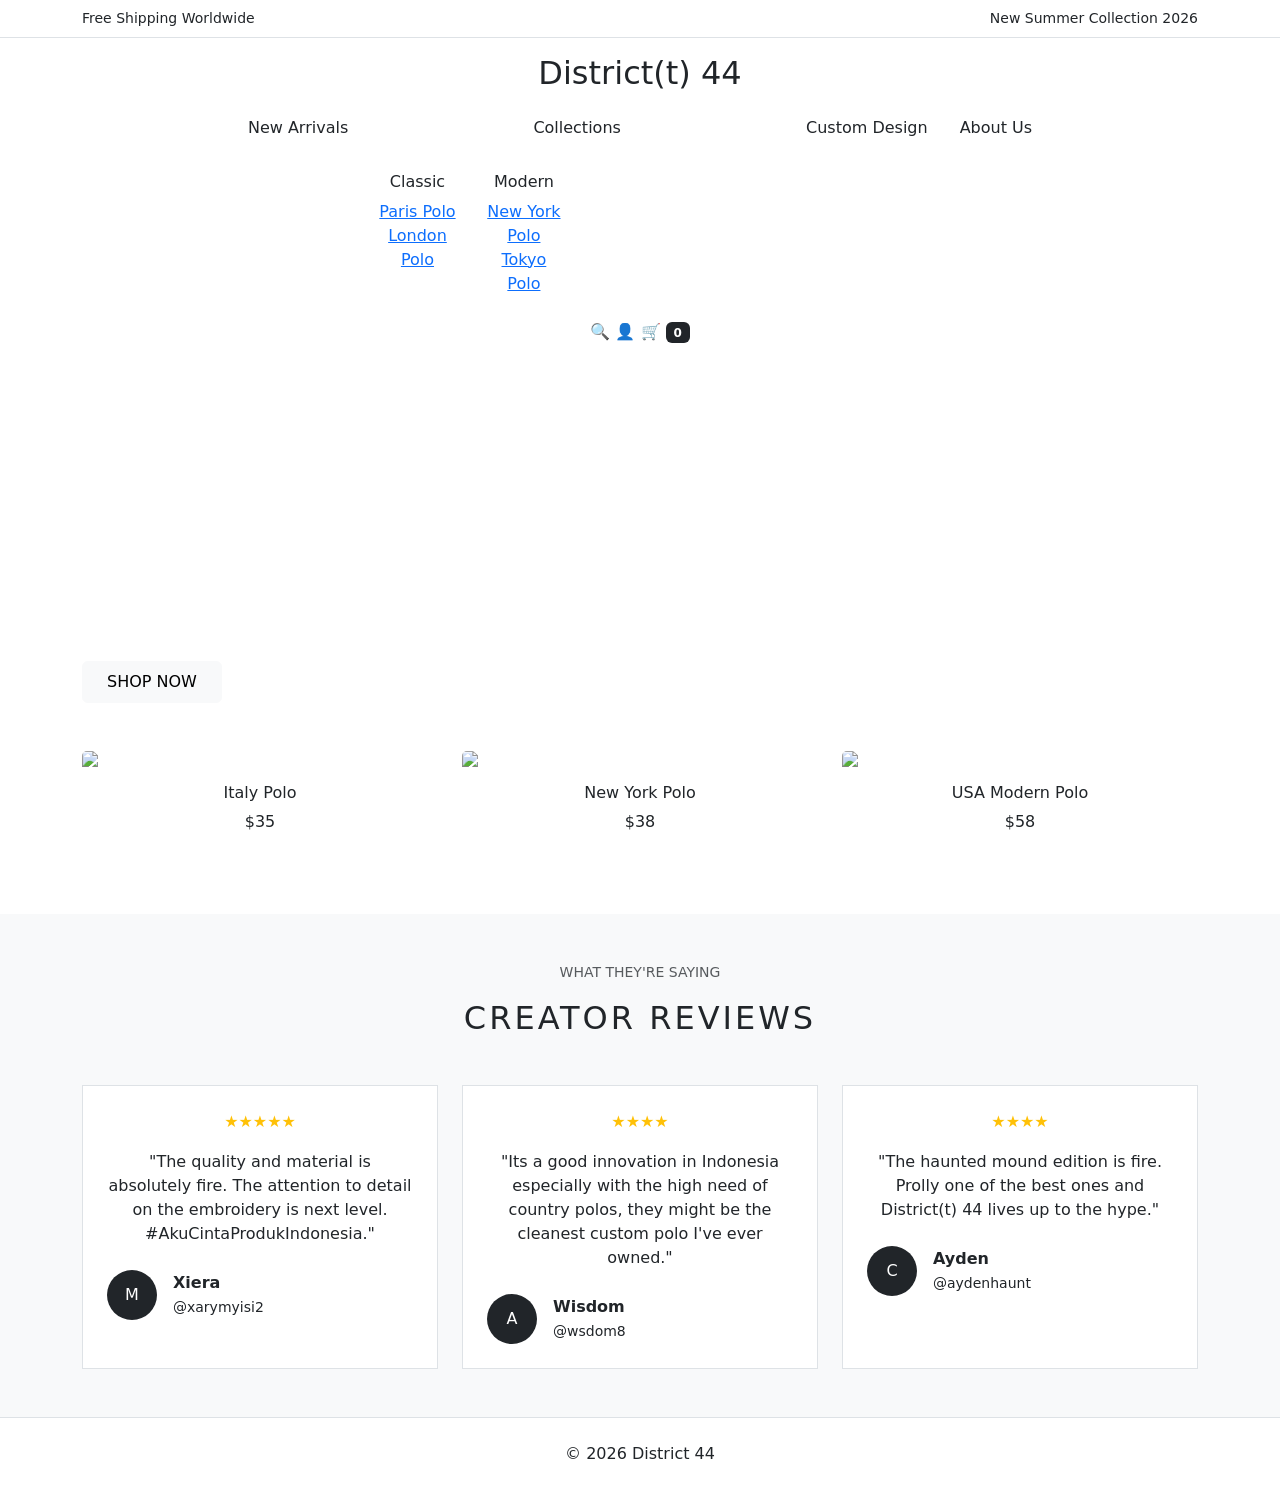
==== index.html @ 6260ee0a "Add files via upload" ====
<!DOCTYPE html>
<html lang="en">
<head>
  <meta charset="UTF-8">
  <title>District 44</title>
  <meta name="viewport" content="width=device-width, initial-scale=1">

  <!-- Bootstrap -->
  <link href="https://cdn.jsdelivr.net/npm/bootstrap@5.3.3/dist/css/bootstrap.min.css" rel="stylesheet">

  <!-- Custom CSS -->
  <link rel="stylesheet" href="css/style.css">
</head>
<body>

<!-- NAVBAR -->
<!-- TOP BAR -->
<div class="top-bar py-2 border-bottom small">
  <div class="container d-flex justify-content-between">
    <span>Free Shipping Worldwide</span>
    <span>New Summer Collection 2026</span>
  </div>
</div>

<!-- MAIN NAVBAR -->
<nav class="bg-white text-center py-3 position-relative">
  <div class="container">

    <!-- LOGO -->
    <h2 class="fw-light m-0">District(t) 44</h2>

    <!-- MENU -->
    <ul class="nav justify-content-center mt-3">
      <li class="nav-item">
        <a class="nav-link text-dark" href="new-arrivals.html">New Arrivals</a>
      </li>

      <li class="nav-item">
        <a class="nav-link text-dark" href="collections.html">Collections</a>
         <div class="dropdown-menu-custom">
    <div class="container py-4">
      <div class="row">

        <div class="col-md-3">
          <h6>Classic</h6>
          <a href="#">Paris Polo</a>
          <a href="#">London Polo</a>
        </div>

        <div class="col-md-3">
          <h6>Modern</h6>
          <a href="#">New York Polo</a>
          <a href="#">Tokyo Polo</a>
        </div>
      </li>

      <li class="nav-item">
        <a class="nav-link text-dark" href="custom.html">Custom Design</a>
      </li>

      <li class="nav-item">
        <a class="nav-link text-dark" href="about.html">About Us</a>
      </li>
    </ul>

    <!-- ICONS -->
    <div class="nav-icons">
  <span id="searchIcon">🔍</span>
  <a href="login.html" class="text-decoration-none">👤</a>

  <a href="cart.html" class="position-relative text-decoration-none">
    🛒
    <span id="cartCount" class="badge bg-dark">0</span>
  </a>
</div>

  </div>
</nav>

<!-- SEARCH BAR (HIDDEN) -->
<div id="searchBar" class="bg-white border-top p-3 d-none">
  <div class="container">
    <input type="text" id="searchInput" class="form-control" placeholder="Search products...">
  </div>
</div>

<!-- HERO -->
<section class="hero text-white d-flex align-items-center">
  <div class="container">
    <p class="small text-uppercase">Custom Polo Collection</p>
    <h1 class="display-1 fw-light">DISTRICT(t)<br>44</h1>
    <p class="col-md-5">
      Curated custom Ralph Lauren polo shirts — reimagined with country-inspired designs.
    </p>
    <button class="btn btn-light px-4 py-2">SHOP NOW</button>
  </div>
</section>

<!-- PRODUCTS -->
<section class="py-5">
  <div class="container">
    <div class="row g-4">

      <!-- Product -->
      <div class="col-md-4">
        <div class="card border-0">
          <img src="assets/polo-ralph-lauren-rugby-royal-italy-big-pony-custom-country-polo-product-1-4810836-724041602.webp" class="card-img-top">
          <div class="card-body text-center">
            <h6>Italy Polo</h6>
            <p>$35</p>
          </div>
        </div>
      </div>

      <div class="col-md-4">
        <div class="card border-0">
          <img src="assets/cfb9ee57dc6c4c0d8ab6262a3bacf66c.webp" class="card-img-top">
          <div class="card-body text-center">
            <h6>New York Polo</h6>
            <p>$38</p>
          </div>
        </div>
      </div>

      <div class="col-md-4">
        <div class="card border-0">
          <img src="assets/images (2).jpeg" class="card-img-top">
          <div class="card-body text-center">
            <h6>USA Modern Polo</h6>
            <p>$58</p>
          </div>
        </div>
      </div>

    </div>
  </div>
</section>

<!-- CREATOR REVIEWS -->
<section class="py-5 bg-light">
  <div class="container text-center">
    <p class="text-uppercase small text-muted">What They're Saying</p>
    <h2 class="mb-5" style="letter-spacing: 3px;">CREATOR REVIEWS</h2>

    <div class="row g-4">

      <!-- Review 1 -->
      <div class="col-md-4">
        <div class="p-4 border bg-white h-100">
          <div class="mb-3 text-warning">★★★★★</div>
          <p>
            "The quality and material is absolutely fire. The attention to detail 
            on the embroidery is next level. #AkuCintaProdukIndonesia."
          </p>
          <div class="d-flex align-items-center mt-4">
            <div class="rounded-circle bg-dark text-white d-flex align-items-center justify-content-center me-3" style="width:50px;height:50px;">
              M
            </div>
            <div class="text-start">
              <strong>Xiera</strong><br>
              <small>@xarymyisi2</small>
            </div>
          </div>
        </div>
      </div>

      <!-- Review 2 -->
      <div class="col-md-4">
        <div class="p-4 border bg-white h-100">
          <div class="mb-3 text-warning">★★★★</div>
          <p>
            "Its a good innovation in Indonesia
            especially with the high need of country polos, they might be the cleanest custom polo I've ever owned."
          </p>
          <div class="d-flex align-items-center mt-4">
            <div class="rounded-circle bg-dark text-white d-flex align-items-center justify-content-center me-3" style="width:50px;height:50px;">
              A
            </div>
            <div class="text-start">
              <strong>Wisdom</strong><br>
              <small>@wsdom8</small>
            </div>
          </div>
        </div>
      </div>

      <!-- Review 3 -->
      <div class="col-md-4">
        <div class="p-4 border bg-white h-100">
          <div class="mb-3 text-warning">★★★★</div>
          <p>
            "The haunted mound edition is fire. Prolly one of the best ones and District(t) 44 lives up to the hype."
          </p>
          <div class="d-flex align-items-center mt-4">
            <div class="rounded-circle bg-dark text-white d-flex align-items-center justify-content-center me-3" style="width:50px;height:50px;">
              C
            </div>
            <div class="text-start">
              <strong>Ayden</strong><br>
              <small>@aydenhaunt</small>
            </div>
          </div>
        </div>
      </div>

    </div>
  </div>
</section>

<!-- FOOTER -->
<footer class="text-center py-4 border-top">
  <p>© 2026 District 44</p>
</footer>

<script src="https://cdn.jsdelivr.net/npm/bootstrap@5.3.3/dist/js/bootstrap.bundle.min.js"></script>
<script src="js/script.js"></script>
</body>
</html>
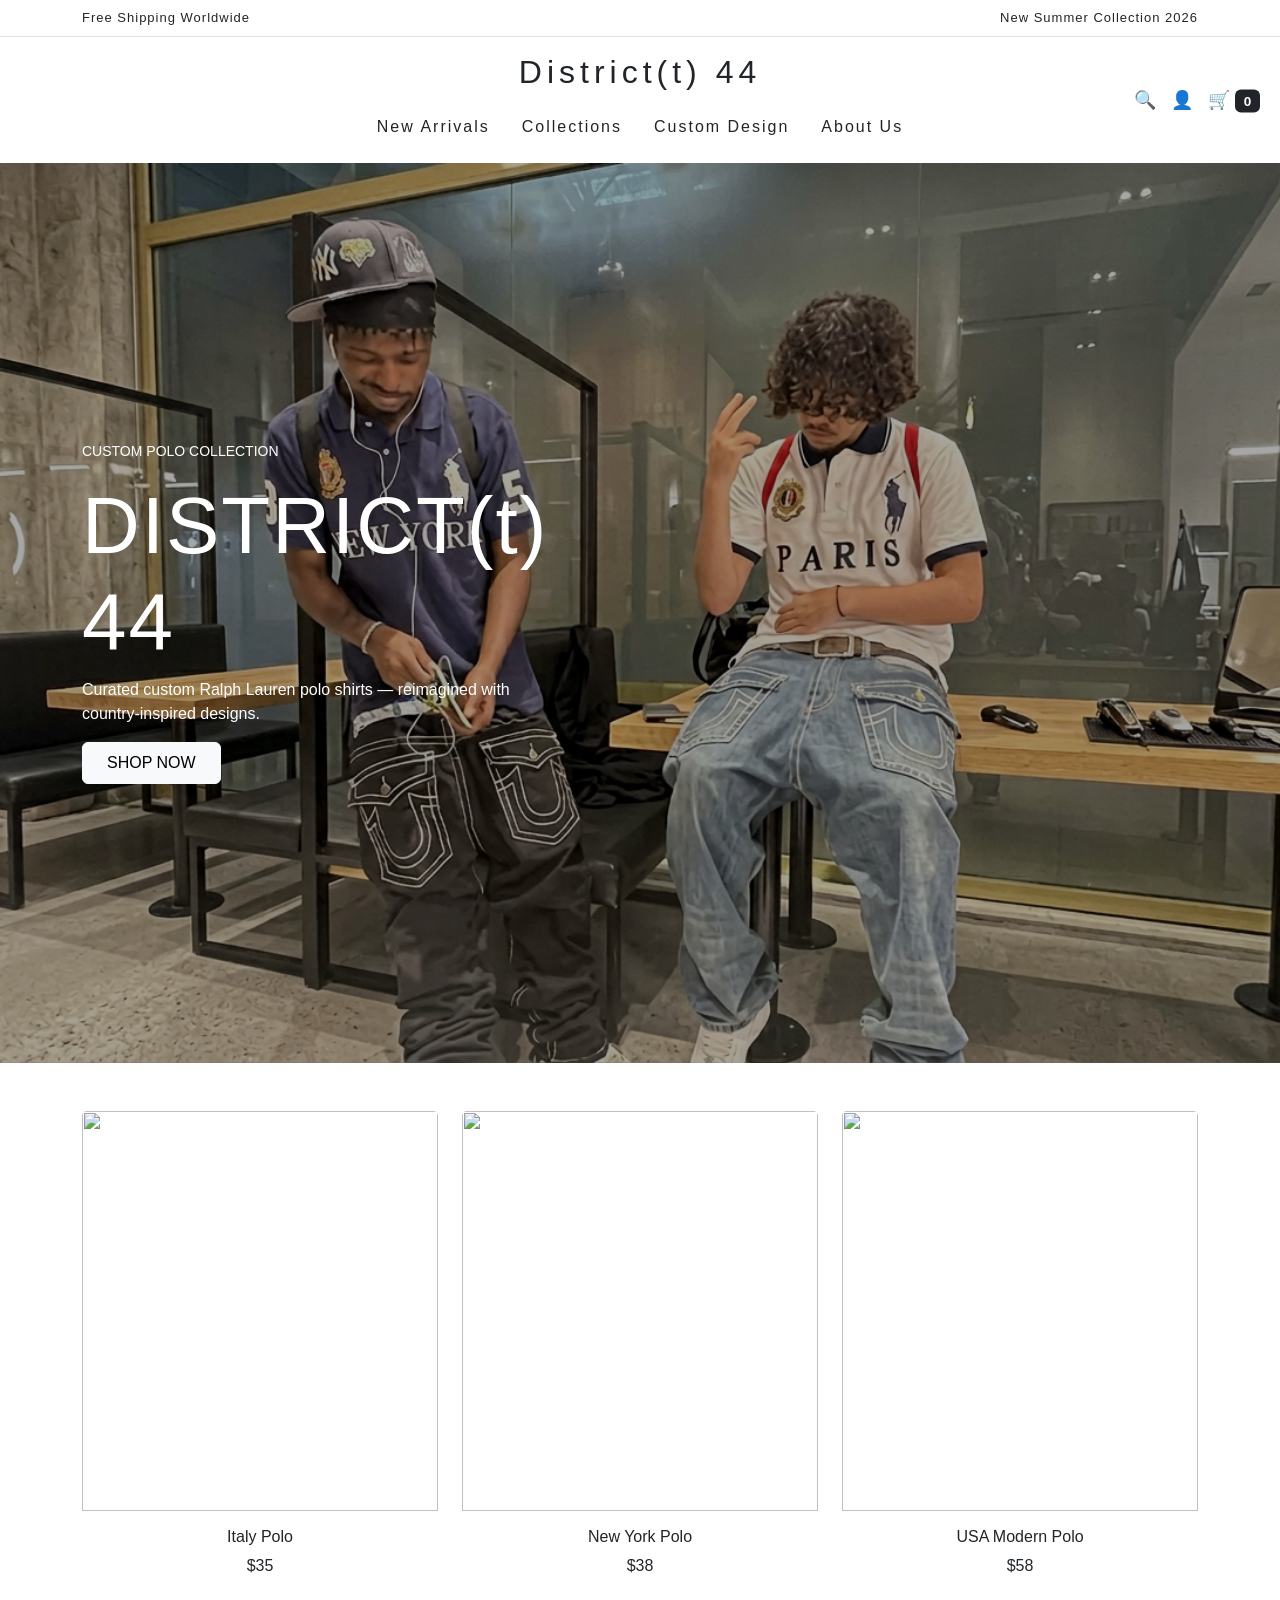
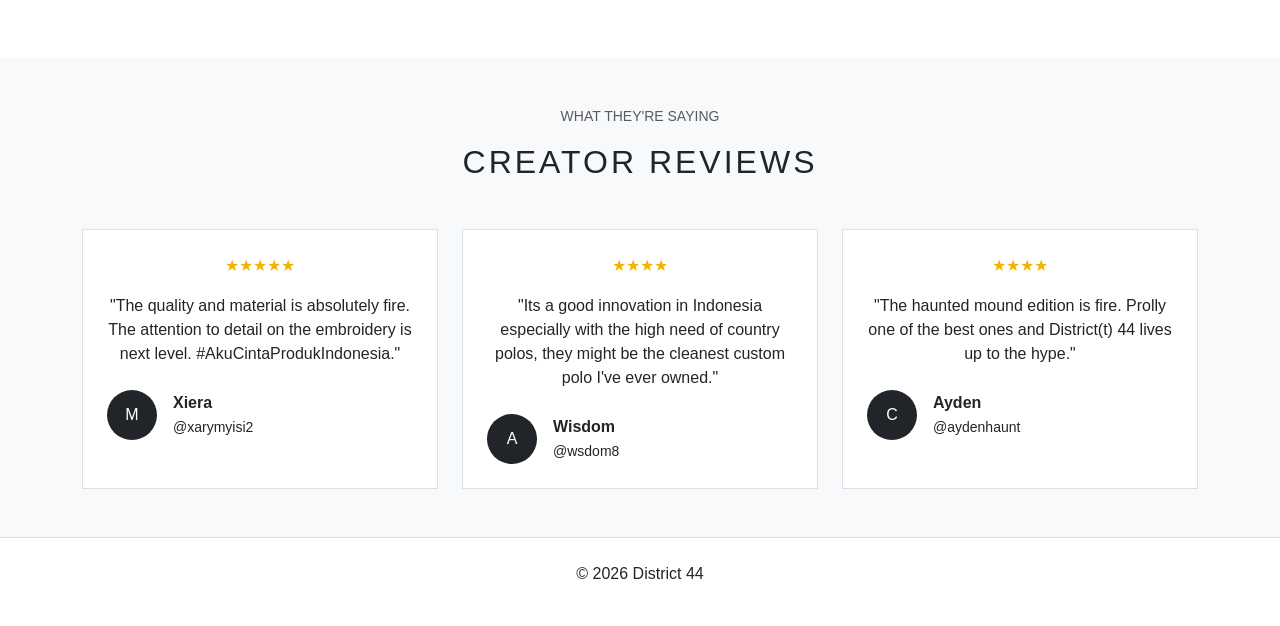
==== commit ed81cddf: "Update index.html" ====
--- a/index.html
+++ b/index.html
@@ -9,7 +9,7 @@
   <link href="https://cdn.jsdelivr.net/npm/bootstrap@5.3.3/dist/css/bootstrap.min.css" rel="stylesheet">
 
   <!-- Custom CSS -->
-  <link rel="stylesheet" href="css/style.css">
+  <link rel="stylesheet" href="style.css">
 </head>
 <body>
 
@@ -215,4 +215,4 @@
 <script src="https://cdn.jsdelivr.net/npm/bootstrap@5.3.3/dist/js/bootstrap.bundle.min.js"></script>
 <script src="js/script.js"></script>
 </body>
-</html>+</html>
--- a/style.css
+++ b/style.css
@@ -0,0 +1,195 @@
+body {
+  font-family: 'Helvetica Neue', sans-serif;
+}
+
+/* HERO */
+.hero {
+  height: 100vh;
+  background: url("download (48).jpeg") center/cover no-repeat;
+  position: relative;
+}
+
+.hero::before {
+  content: "";
+  position: absolute;
+  inset: 0;
+  background: rgba(0,0,0,0.35);
+}
+
+.hero .container {
+  position: relative;
+  z-index: 2;
+}
+
+/* TEXT STYLE LIKE YOUR DESIGN */
+.hero h1 {
+  letter-spacing: 2px;
+}
+
+/* PRODUCT */
+.card img {
+  height: 400px;
+  object-fit: cover;
+}
+
+.polo-preview {
+  background: #f5f5f5;
+  padding: 40px;
+}
+
+.polo {
+  width: 300px;
+  height: 400px;
+  background: black;
+  margin: auto;
+  display: flex;
+  align-items: center;
+  justify-content: center;
+  border-radius: 20px;
+  position: relative;
+}
+
+#polo-text {
+  color: white;
+  font-size: 28px;
+  font-weight: bold;
+  letter-spacing: 2px;
+}
+
+.color-circle, .text-color {
+  width: 30px;
+  height: 30px;
+  border-radius: 50%;
+  cursor: pointer;
+  border: 2px solid #ccc;
+}
+
+/* BAND COLORS */
+.color-circle[data-color="#000"] { background: black; }
+.color-circle[data-color="#ff0000"] { background: red; }
+.color-circle[data-color="#ffffff"] { background: white; border: 1px solid #000; }
+.color-circle[data-color="#008000"] { background: green; }
+.color-circle[data-color="#0000ff"] { background: blue; }
+
+/* TEXT COLORS */
+.text-color[data-color="#000"] { background: black; }
+.text-color[data-color="#ff0000"] { background: red; }
+.text-color[data-color="#ffffff"] { background: white; border: 1px solid #000; }
+.text-color[data-color="#008000"] { background: green; }
+.text-color[data-color="#0000ff"] { background: blue; }
+
+.btn-dark:active {
+  background-color: black !important;
+  transform: scale(0.98);
+}
+
+section h2 {
+  font-weight: 300;
+}
+
+.text-warning {
+  color: #f5b301 !important;
+}
+
+.border:hover {
+  transform: translateY(-5px);
+  transition: 0.3s ease;
+}
+
+.top-bar {
+  font-size: 13px;
+  letter-spacing: 1px;
+}
+
+nav h2 {
+  letter-spacing: 5px;
+}
+
+.nav-link {
+  letter-spacing: 2px;
+}
+
+.nav-link:hover {
+  color: #999;
+}
+
+.nav-icons {
+  position: absolute;
+  right: 20px;
+  top: 50%;
+  transform: translateY(-50%);
+  display: flex;
+  gap: 15px;
+  font-size: 18px;
+  cursor: pointer;
+}
+
+.dropdown-custom {
+  position: relative;
+}
+
+.dropdown-menu-custom {
+  position: absolute;
+  left: 0;
+  top: 100%;
+  width: 100vw;
+  background: white;
+  opacity: 0;
+  visibility: hidden;
+  transform: translateY(20px);
+  transition: all 0.3s ease;
+  border-top: 1px solid #eee;
+  z-index: 999;
+}
+
+.dropdown-custom:hover .dropdown-menu-custom {
+  opacity: 1;
+  visibility: visible;
+  transform: translateY(0);
+}
+
+.polo-preview {
+  display: flex;
+  justify-content: center;
+}
+
+.polo {
+  width: 300px;
+  height: 420px;
+  background: black;
+  border-radius: 20px;
+  position: relative;
+  display: flex;
+  align-items: center;
+  justify-content: center;
+}
+
+/* Collar */
+.polo::before {
+  content: "";
+  position: absolute;
+  top: 0;
+  width: 120px;
+  height: 60px;
+  background: #111;
+  border-bottom-left-radius: 20px;
+  border-bottom-right-radius: 20px;
+}
+
+/* Sleeves */
+.polo::after {
+  content: "";
+  position: absolute;
+  top: 80px;
+  width: 100%;
+  height: 80px;
+  background: black;
+  border-radius: 20px;
+}
+
+#polo-text {
+  color: white;
+  font-size: 32px;
+  font-weight: bold;
+  letter-spacing: 2px;
+}
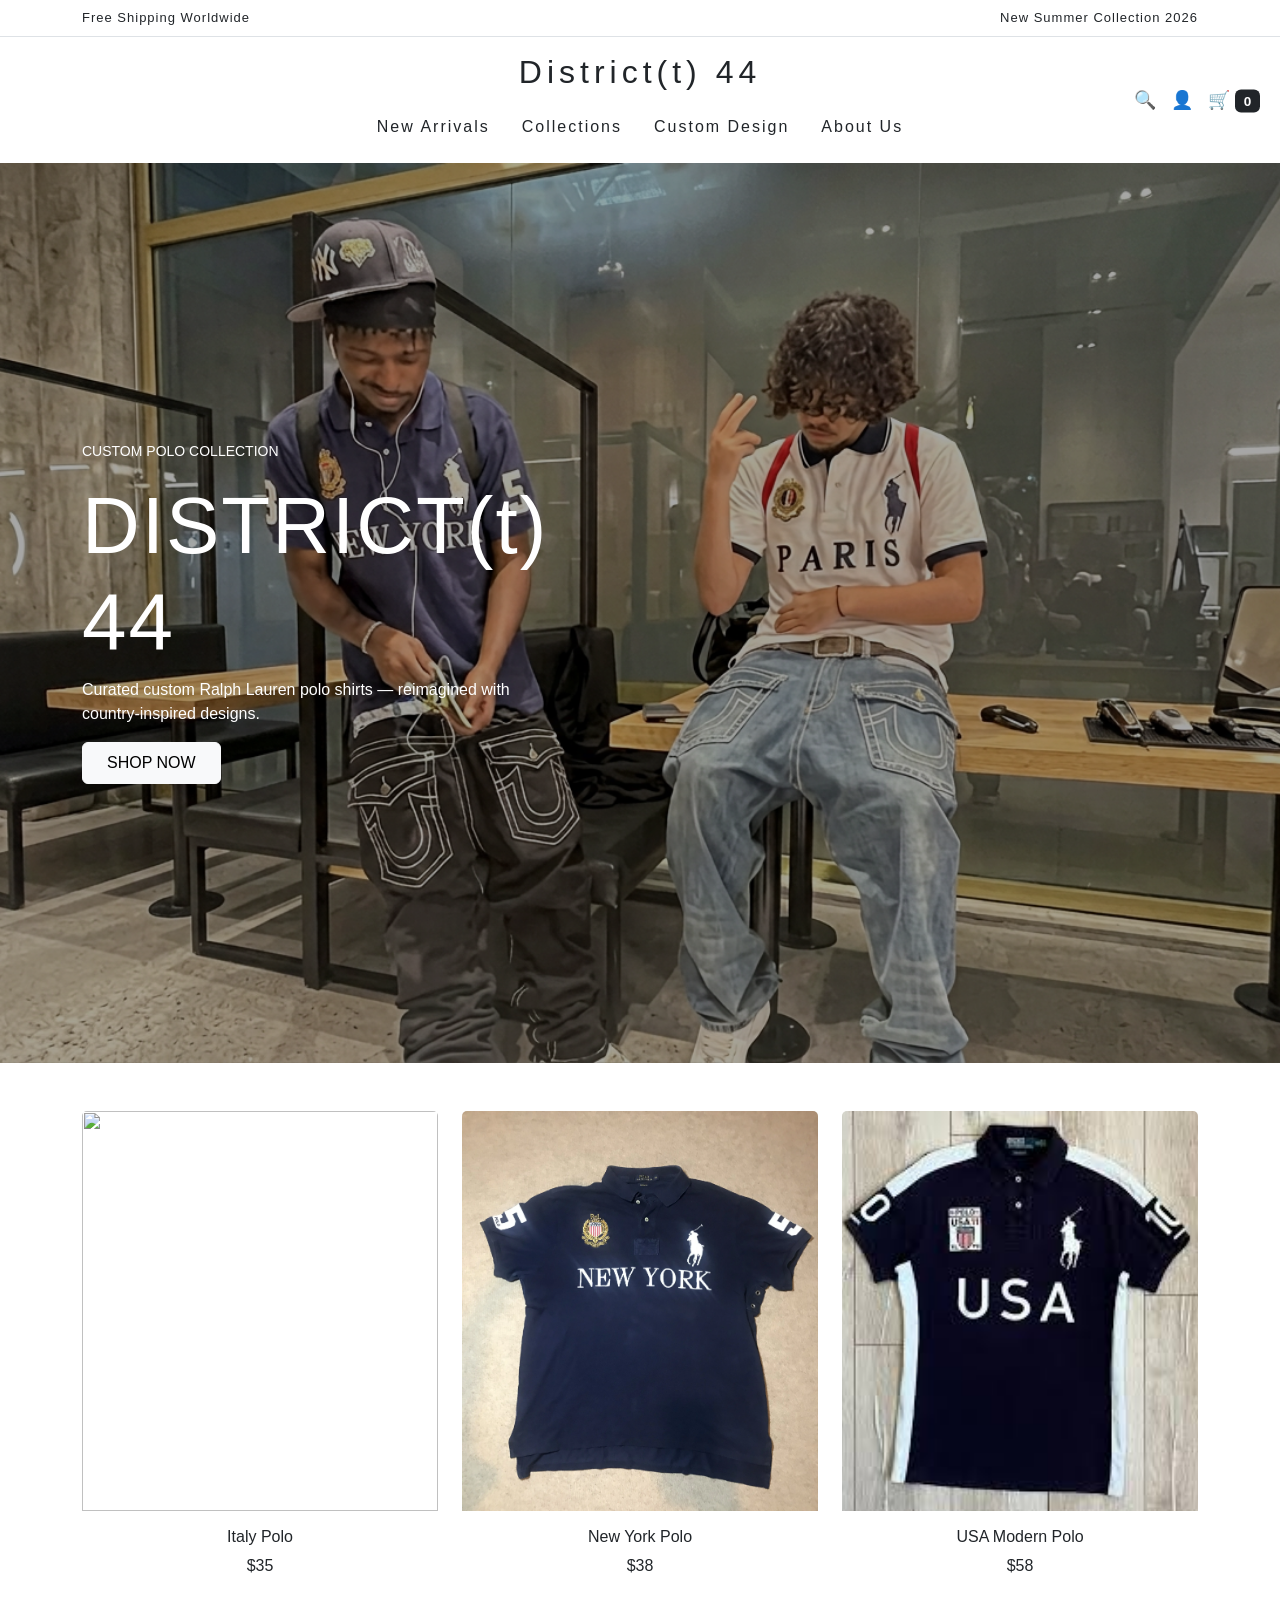
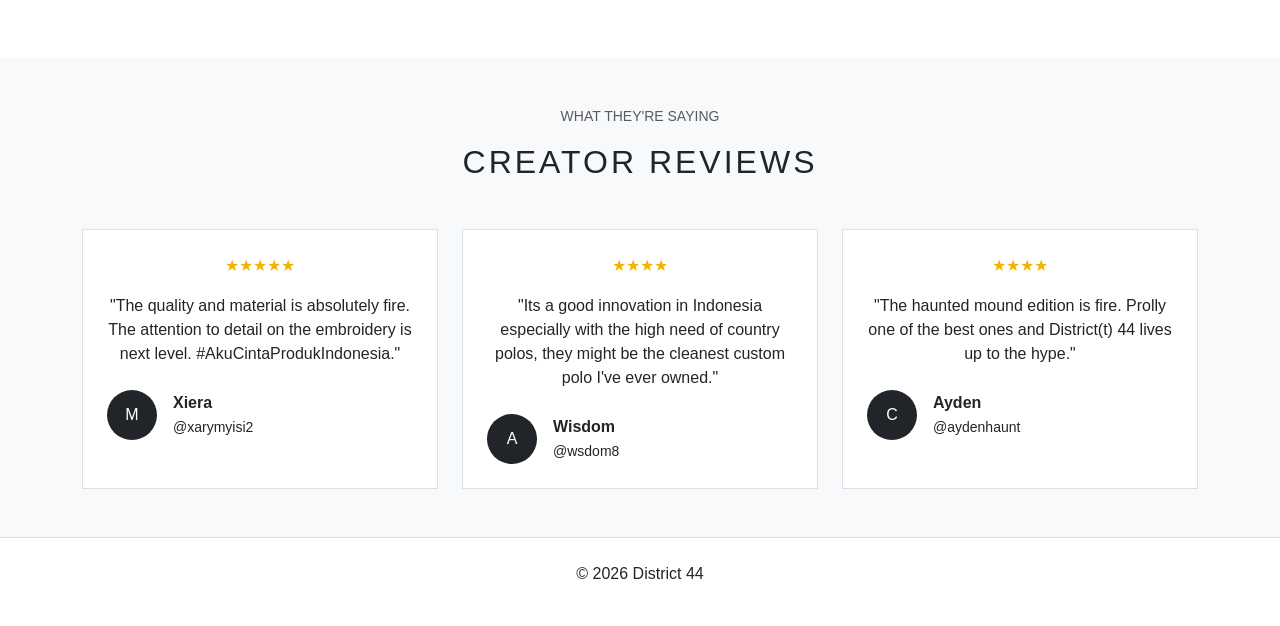
==== commit 903ff088: "Update index.html" ====
--- a/index.html
+++ b/index.html
@@ -114,7 +114,7 @@
 
       <div class="col-md-4">
         <div class="card border-0">
-          <img src="assets/cfb9ee57dc6c4c0d8ab6262a3bacf66c.webp" class="card-img-top">
+          <img src="cfb9ee57dc6c4c0d8ab6262a3bacf66c.webp" class="card-img-top">
           <div class="card-body text-center">
             <h6>New York Polo</h6>
             <p>$38</p>
@@ -124,7 +124,7 @@
 
       <div class="col-md-4">
         <div class="card border-0">
-          <img src="assets/images (2).jpeg" class="card-img-top">
+          <img src="images (2).jpeg" class="card-img-top">
           <div class="card-body text-center">
             <h6>USA Modern Polo</h6>
             <p>$58</p>
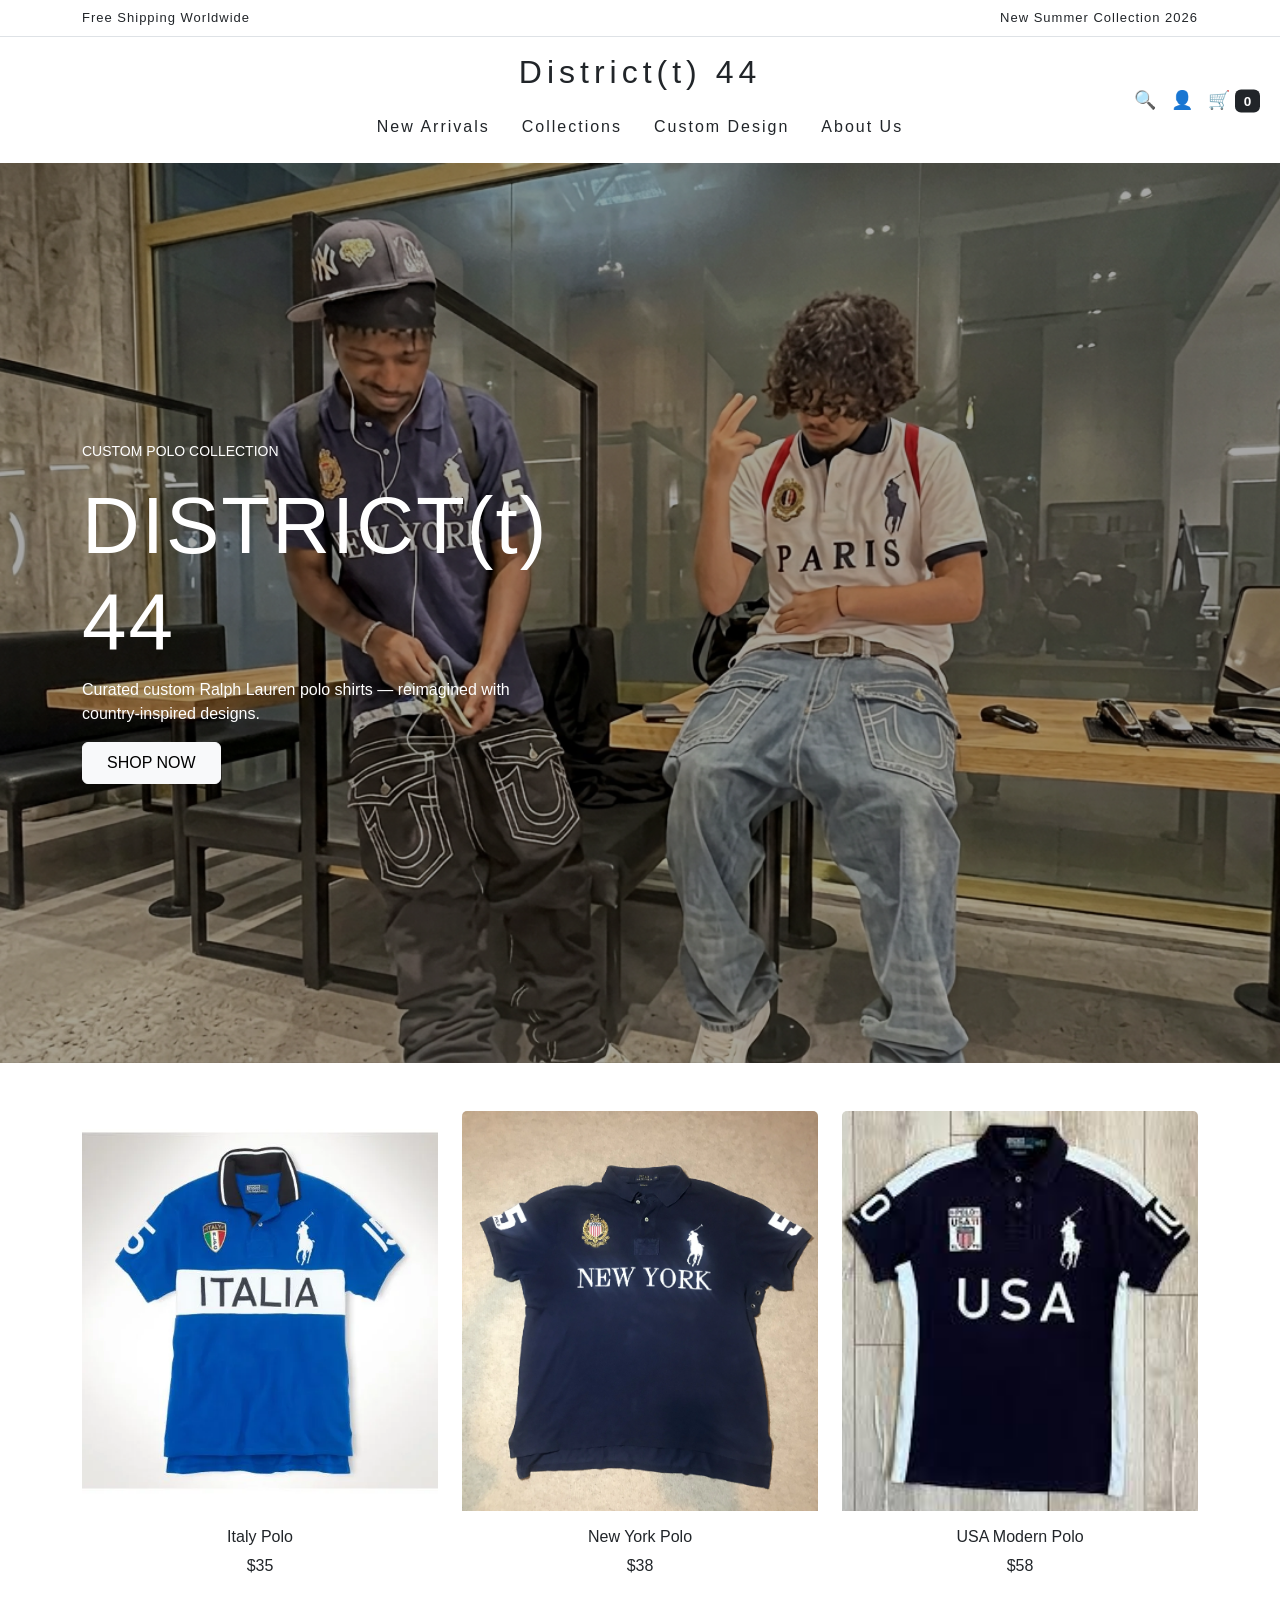
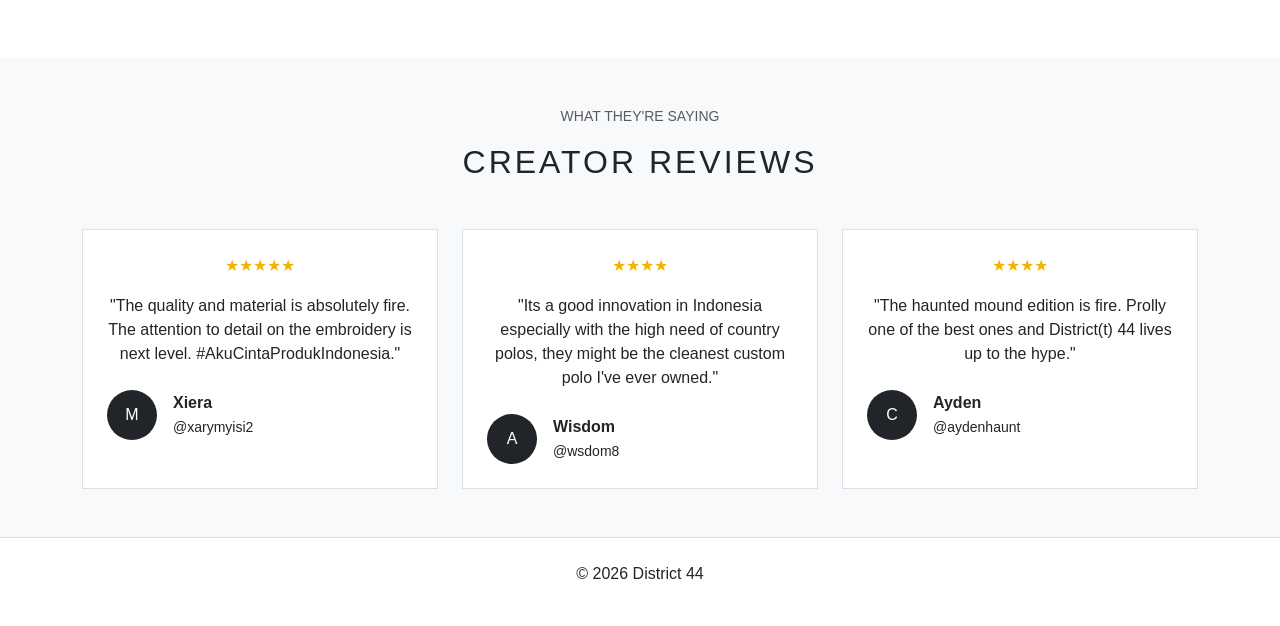
==== commit fdf253f5: "Restore index.html with original content" ====
--- a/index.html
+++ b/index.html
@@ -104,7 +104,7 @@
       <!-- Product -->
       <div class="col-md-4">
         <div class="card border-0">
-          <img src="assets/polo-ralph-lauren-rugby-royal-italy-big-pony-custom-country-polo-product-1-4810836-724041602.webp" class="card-img-top">
+          <img src="polo-ralph-lauren-rugby-royal-italy-big-pony-custom-country-polo-product-1-4810836-724041602.webp" class="card-img-top">
           <div class="card-body text-center">
             <h6>Italy Polo</h6>
             <p>$35</p>
